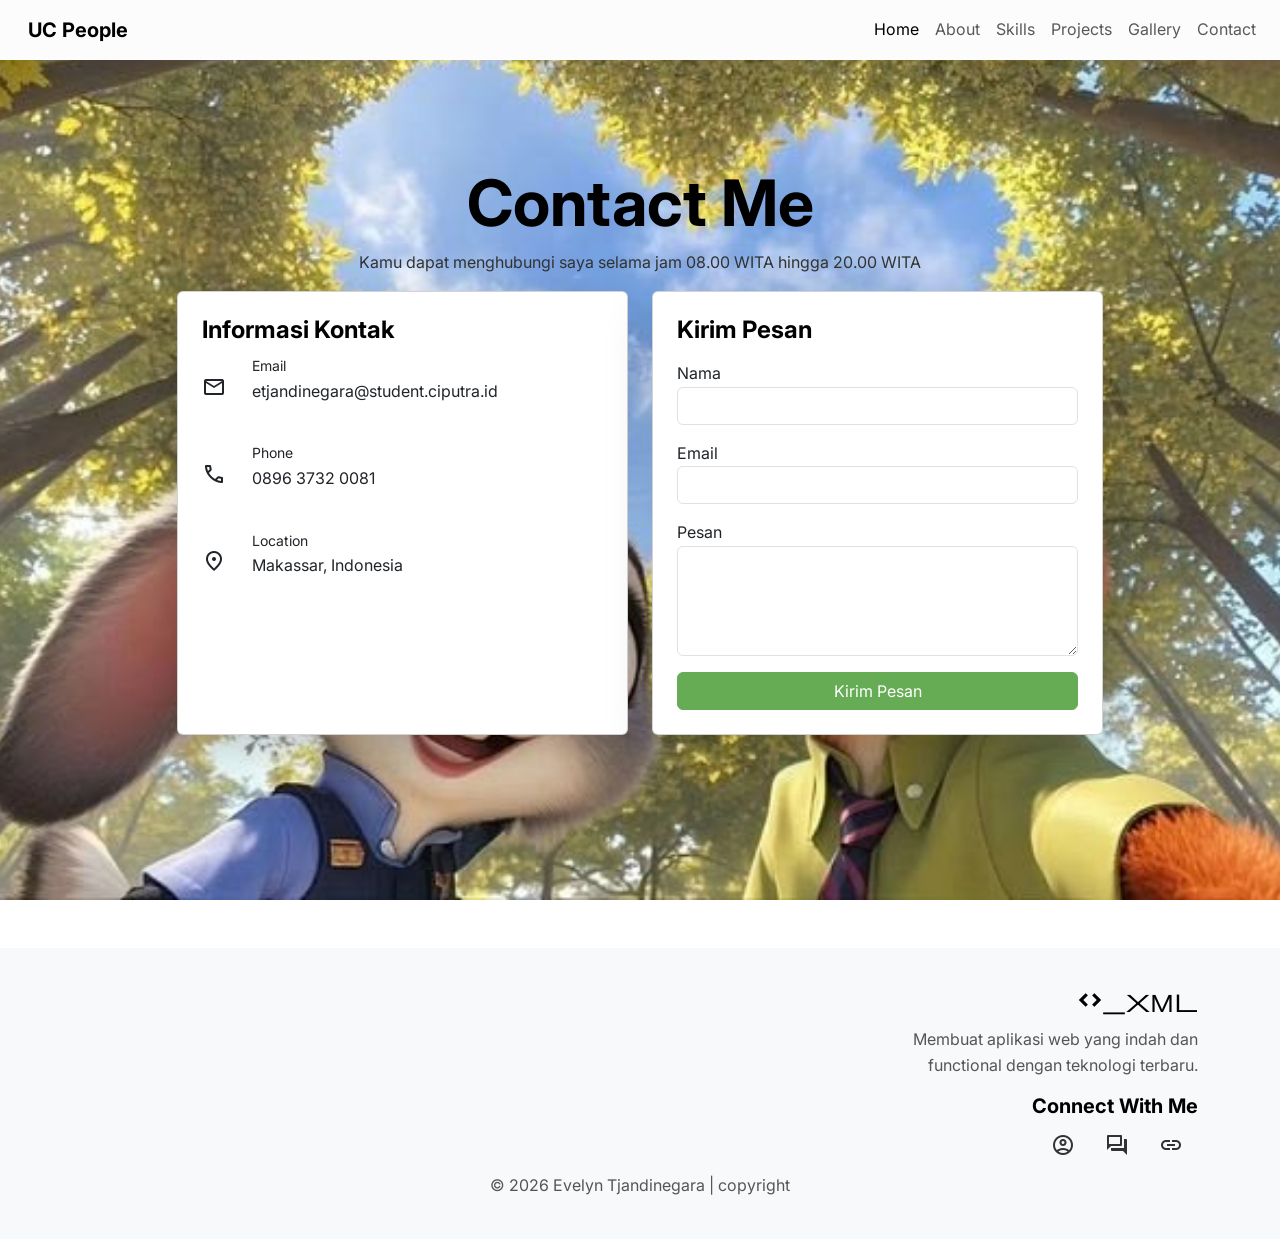
==== Contact.html @ 78ff9b78 "first commit" ====
<!DOCTYPE html>
<html lang="en">
<head>
    <meta charset="UTF-8">
    <meta name = "viewport" content="width=device-width, initial-scale=1.0">
    <title>Portofolio-Web Programming</title>        
    <link href="https://cdn.jsdelivr.net/npm/bootstrap@5.3.8/dist/css/bootstrap.min.css" rel="stylesheet" integrity="sha384-sRIl4kxILFvY47J16cr9ZwB07vP4J8+LH7qKQnuqkuIAvNWLzeN8tE5YBujZqJLB" crossorigin="anonymous">
    <link rel="preconnect" href="https://fonts.googleapis.com">
    <link rel="preconnect" href="https://fonts.gstatic.com" crossorigin>
    <link href="https://fonts.googleapis.com/css2?family=Inter:ital,opsz,wght@0,14..32,100..900;1,14..32,100..900&display=swap" rel="stylesheet">
    <link href="https://fonts.googleapis.com/css2?family=Material+Symbols+Outlined" rel="stylesheet">
    <link rel="stylesheet" href="https://cdn.jsdelivr.net/npm/bootstrap-icons@1.11.3/font/bootstrap-icons.min.css">
    <link rel="stylesheet" href="css/style.css">
</head>
<body data-bs-spy="scroll" data-bs-target="#main-nav" data-bs-offset="0">
    <div class="offcanvas offcanvas-end bg-dark text-white" tabindex="1" id="offcanvasNavbar" aria-labelledby="offcanvasNavbarLabel">
        <div class="offcanvas-header">
            <h5 class="offcanvas-title fw-bold" id="offcanvasNavbarLabel">UC People</h5>
            <button type="button" class="btn-close text-reset btn-close-white" data-bs-dismiss="offcanvas" aria-label="Close"></button>
        </div>

        <div class="offcanvas-body">
            <ul class="navbar-nav justify-content-end flex-grow-1 pe-3">
                <li class="nav-item">
                    <a class="nav-link active" href="Index.html">Home</a>
                </li>
                <li class="nav-item">
                    <a class="nav-link" href="About.html">About</a>
                </li>
                <li class="nav-item">
                    <a class="nav-link" href="Skills.html">Skills</a>
                </li>
                <li class="nav-item">
                    <a class="nav-link" href="Project.html">Projects</a>
                </li>
                <li class="nav-item">
                    <a class="nav-link" href="Gallery.html">Gallery</a>
                </li>
                <li class="nav-item">
                    <a class="nav-link" href="Contact.html">Contact</a>
                </li>
            </ul>
        </div>
    </div>



    <nav class="navbar navbar-expand-lg navbar-light fixed-top p-3" id="main-nav">
        <div class="container">
            <a class="navbar-brand fw-bold" href="#">UC People</a>
            <button class="navbar-toggler d-lg-none" type="button" data-bs-toggle="offcanvas" data-bs-target="#offcanvasNavbar" aria-controls="offcanvasNavbar">
                <span class="navbar-toggler-icon"></span>
            </button>
        </div>
        <div class="collapse navbar-collapse justify-content-end" id="navbarNav">
            <ul class="navbar-nav">
                <li class="nav-item">
                    <a class="nav-link active" href="Index.html">Home</a>
                </li>
                <li class="nav-item">
                    <a class="nav-link" href="About.html">About</a>
                </li>
                <li class="nav-item">
                    <a class="nav-link" href="Skills.html">Skills</a>
                </li>
                <li class="nav-item">
                    <a class="nav-link" href="Project.html">Projects</a>
                </li>
                <li class="nav-item">
                    <a class="nav-link" href="Gallery.html">Gallery</a>
                </li>
                <li class="nav-item">
                    <a class="nav-link" href="Contact.html">Contact</a>
                </li>  
            </ul>
        </div>
    </nav>

    <header id="hero" class="d-flex align-items-center min-vh-100 text-center">
        <div class="container">
            <section>
            <h1 class="display-3 fw-bold animate-fade-in-up">Contact Me</h1>
            <p>Kamu dapat menghubungi saya selama jam 08.00 WITA hingga 20.00 WITA</p>
            </section>

        <div class="row justify-content-center g-4">

        <div class="col-md-5">
        <div class="card p-4 shadow-lg h-100 text-start">
        <h4>Informasi Kontak</h4>

        <div class="contact-item">
            <span class="material-symbols-outlined icon">mail</span>
            <div class="text">
            <small>Email</small>
            <p>etjandinegara@student.ciputra.id</p>
            </div>
        </div>

        <div class="contact-item">
            <span class="material-symbols-outlined icon">call</span>
            <div class="text">
            <small>Phone</small>
            <p>0896 3732 0081</p>
            </div>
        </div>

        <div class="contact-item">
            <span class="material-symbols-outlined icon">location_on</span>
            <div class="text">
            <small>Location</small>
            <p>Makassar, Indonesia</p>
            </div>
        </div>
        </div>
        </div>

      <div class="col-md-5">
        <div class="card p-4 shadow-lg text-start">
          <h4 class="mb-3">Kirim Pesan</h4>

          <form id="contactForm">
            <div class="mb-3">
              <label>Nama</label>
              <input type="text" id="name" class="form-control">
            </div>

            <div class="mb-3">
              <label>Email</label>
              <input type="email" id="email" class="form-control">
            </div>

            <div class="mb-3">
              <label>Pesan</label>
              <textarea id="message" class="form-control" rows="4"></textarea>
            </div>

            <button type="submit" class="btn btn-success w-100">
              Kirim Pesan
            </button>
          </form>

          <div id="alertBox" class="alert mt-3 d-none"></div>
        </div>
      </div>
    </div>
    </div>
    </header>

    <footer class="footer mt-5">
    <div class="container">
        <div class="row justify-content-end text-end">

        <div class="col-md-4 mb-3">
            <h5 class="material-symbols-outlined">code_xml</h5>
            <p>Membuat aplikasi web yang indah dan functional dengan teknologi terbaru.</p>
        
            <h5>Connect With Me</h5>
            <div class="social-icons">
            <a href="https://www.instagram.com/evetjee._?igsh=cmV0cWJveGdocWJt&utm_source=qr"><i class="material-symbols-outlined">account_circle</i></a>
            <a href="https://www.linkedin.com/in/evelyn-tjandinegara-10a78a392?utm_source=share_via&utm_content=profile&utm_medium=member_ios"><i class="material-symbols-outlined">forum</i></a>
            <a href="https://github.com/etjandinegara-coder"><i class="material-symbols-outlined">link</i></a>
            </div>
        </div>
        </div>

        <p class="text-center mb-0">
        © 2026 Evelyn Tjandinegara | copyright
        </p>
    </div>
    </footer>
    <script src="js/script.js"></script>
    <script src="https://cdn.jsdelivr.net/npm/bootstrap@5.3.8/dist/js/bootstrap.bundle.min.js" integrity="sha384-FKyoEForCGlyvwx9Hj09JcYn3nv7wiPVlz7YYwJrWVcXK/BmnVDxM+D2scQbITxI" crossorigin="anonymous"></script>
</body>
</html>
---- css/style.css ----
@import "bootstrap/scss/bootstrap";


body {
    font-family: "Inter", sans-serif;
    line-height: 1.6;
    color: #333;
    background: url('../images/foto1.jpg') center/cover no-repeat;
    scroll-behavior: smooth;
    height: 100vh;
}

h1, h2, h3, h4, h5, h6 {
    font-weight: 700;
    color: black;
}

.navbar {
    background-color: rgb(252, 252, 252);
    height: 60px;
}

.header {
  padding: 120px 20px 20px;
  color: #333;
}

.text-color {
  color: #66ac54;
}

.bg-green {
  color: #66ac54;
}

/* profile di page about*/
.profile-card {
  border-radius: 20px;
  padding: 30px;
  background: white;
  transition: 0.3s;
}

.profile-card:hover {
  transform: translateY(-5px);
  box-shadow: 0 15px 30px rgba(0,0,0,0.2);
}

.profile-img {
  width: 200px;
  border-radius: 50%;
  background: #66ac5428;
  padding: 20px;
}


/* contact position di page contact*/
.contact-item {
  display: grid;
  grid-template-columns: 50px 1fr; /* fix posisi */
  align-items: center;
  margin-bottom: 20px;
}

.btn-success {
    background-color: #66ac54;
    border-color: #66ac54;
}


/* experience di page about */
.experience-card {
  border-radius: 20px;
  padding: 30px;
  background: white;
}

.exp-item {
  display: flex;
  justify-content: space-between;
  align-items: center;
  border-left: 4px solid #66ac54;
  padding: 10px 20px;
  margin-bottom: 20px;
  background: #f8f9fa;
  border-radius: 10px;
  transition: 0.3s;
}

.exp-item a {
    text-decoration: none;
    color: black;
    cursor: pointer;
}

.exp-item:hover {
  background: #66ac5428;
  transform: scale(1.02);
}


/* hero background di page index */
.hero-arty {
    position: relative;
    background: url('../images/foto1.jpg') center/cover no-repeat;
    color: white;
}

/* overlay agar lebih terbaca */
.hero-arty .overlay {
    position: absolute;
    inset: 0;
    background: rgba(0,0,0,0.4);
}

/* teks kiri */
.small-text {
    font-size: 18px;
    letter-spacing: 2px;
    opacity: 0.8;
}

.big-text {
    font-size: 100px;
    color: white;
    font-weight: 900;
    line-height: 0.9;
}

/* teks kanan */

.desc-text {
    max-width: 400px;
    margin-left: auto;
    font-size: 16px;
}

/* responsive */
@media (max-width: 768px) {
    .big-text {
        font-size: 60px;
    }

    .year-text {
    font-size: 120px;
    font-weight: 800;
    text-align: right;
}

    .desc-text {
        margin: auto;
    }
}


/* hero di page skills */
.pf-skill-hero {
  padding: 120px 0 60px;
}

/* section di page skills */
.pf-skills-page {
  padding: 80px 0;
}

/* card style di page skills */
.pf-skill-box {
  background: white;
  padding: 20px;
  border-radius: 12px;
  box-shadow: 0 5px 15px rgba(0,0,0,0.05);
  transition: 0.3s;
}

.pf-skill-box:hover {
  transform: translateY(-5px);
}

/* progress */
.progress {
  height: 20px;
  margin-top: 10px;
}

.progress-bar {
  font-size: 12px;
  background-color: #66ac54;
}


/* image di page project */
.project-card img {
  height: 300px;
  object-fit: cover;
}


/* hero di page gallery */
.gallery-hero {
  padding: 120px 0 60px;
}

/* section di page gallery */
.gallery-section {
  padding: 80px 0;
  background: #f8f9fa;
}

/* image card di page gallery */
.gallery-item {
  overflow: hidden;
  border-radius: 12px;
  cursor: pointer;
}

.gallery-item img {
  transition: 0.4s;
  width: 100%;
  height: 250px;
  object-fit: cover;
}

/* hover effect di page gallery */
.gallery-item:hover img {
  transform: scale(1.1);
}


/* footer */
.footer {
  background: #f8f9fa;
  padding: 40px 0;
  margin-top: 50px;
}

.footer h5 {
  font-weight: bold;
  margin-bottom: 15px;
}

.footer p {
  color: #555;
}

.footer a {
  text-decoration: none;
  color: #333;
  transition: 0.3s;
}

.footer a:hover {
  color: #66ac54;
}


/* social icon */
.social-icons {
  display: flex;
  align-items: center;
  justify-content: end;
  gap: 15px;
}

.social-icons a {
  font-size: 20px;
  margin-right: 15px;
  color: #333;
  transition: 0.3s;

  display: flex;
  align-items: center;
  justify-content: center;
}

.social-icons a:hover {
  color: #66ac54;
  transform: scale(1.2);
}
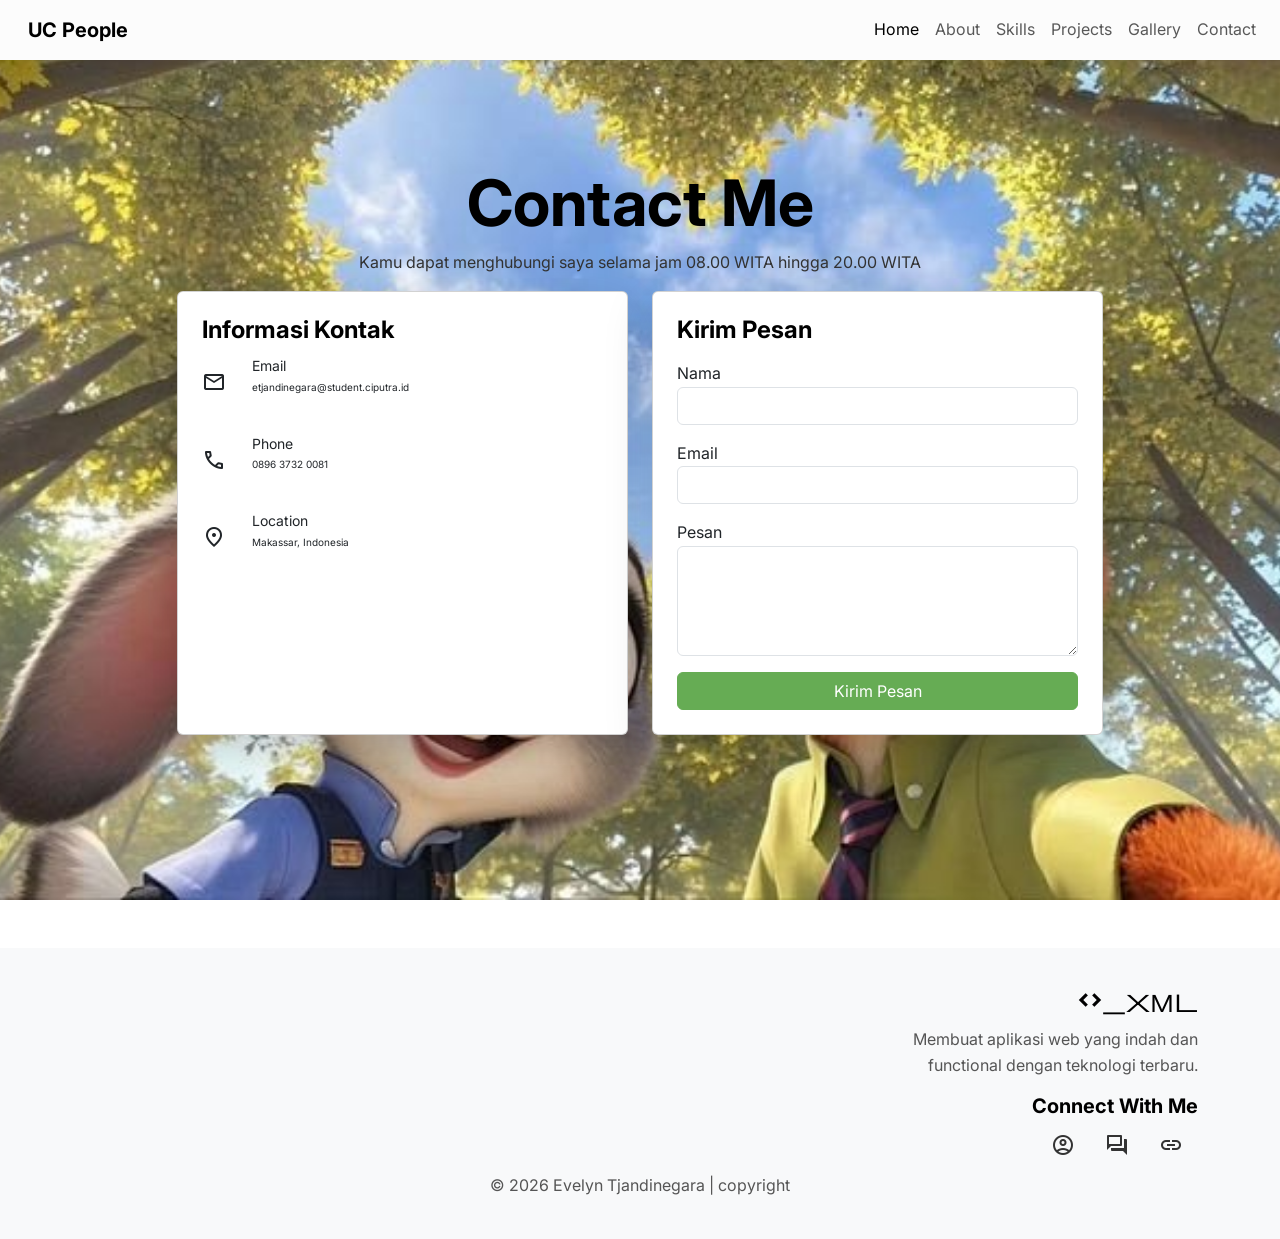
==== commit f12a4c2d: "second commit" ====
--- a/Contact.html
+++ b/Contact.html
@@ -93,7 +93,7 @@
             <span class="material-symbols-outlined icon">mail</span>
             <div class="text">
             <small>Email</small>
-            <p>etjandinegara@student.ciputra.id</p>
+            <p style="font-size: x-small;">etjandinegara@student.ciputra.id</p>
             </div>
         </div>
 
@@ -101,7 +101,7 @@
             <span class="material-symbols-outlined icon">call</span>
             <div class="text">
             <small>Phone</small>
-            <p>0896 3732 0081</p>
+            <p style="font-size: x-small;">0896 3732 0081</p>
             </div>
         </div>
 
@@ -109,7 +109,7 @@
             <span class="material-symbols-outlined icon">location_on</span>
             <div class="text">
             <small>Location</small>
-            <p>Makassar, Indonesia</p>
+            <p style="font-size: x-small;">Makassar, Indonesia</p>
             </div>
         </div>
         </div>
--- a/css/style.css
+++ b/css/style.css
@@ -121,7 +121,7 @@
 }
 
 .big-text {
-    font-size: 100px;
+    font-size: 70px;
     color: white;
     font-weight: 900;
     line-height: 0.9;
